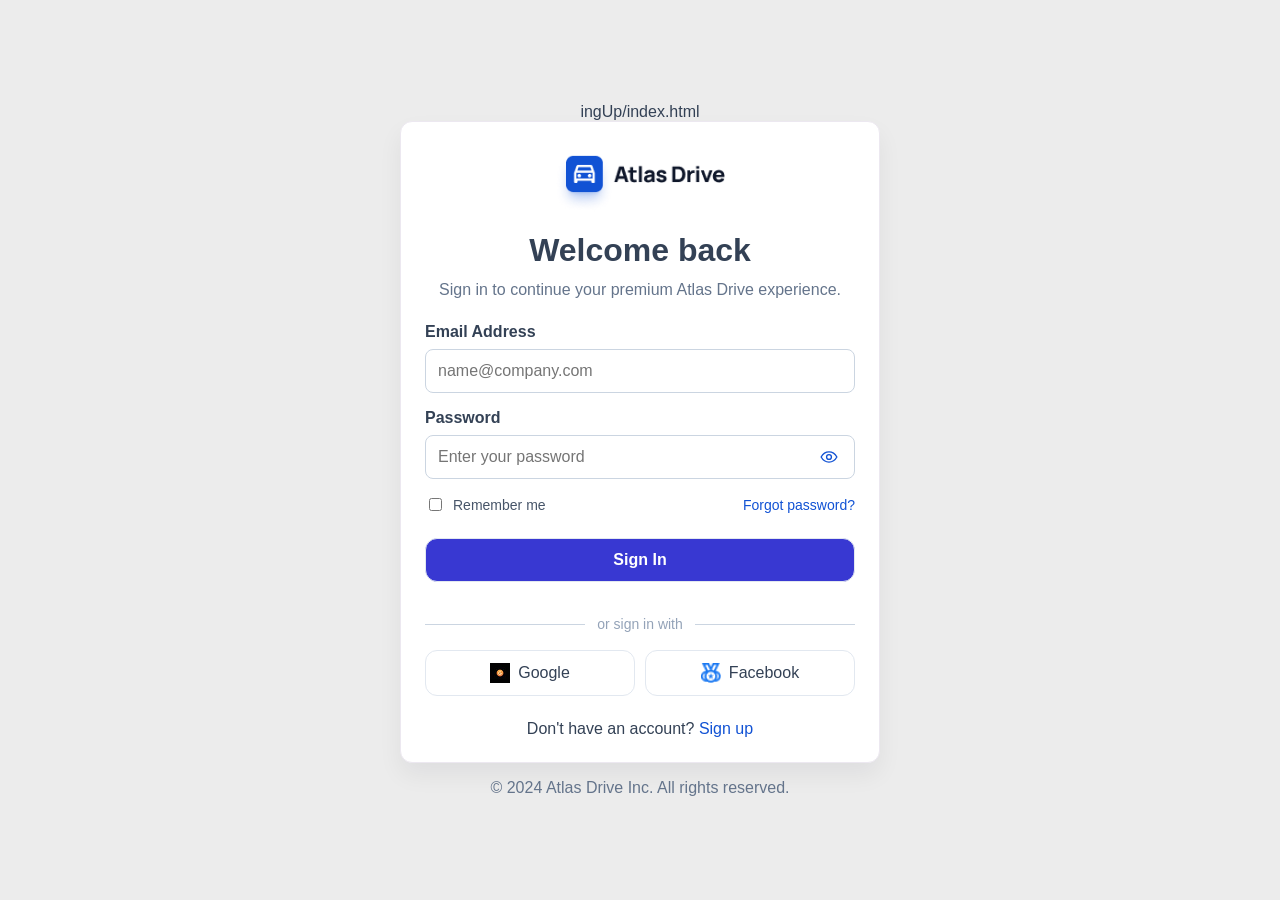
==== Page_SingUp/index.html @ ce30a964 "bihi ^_^ done done doooooone" ====
ingUp/index.html
<!DOCTYPE html>
<html lang="en">
<head>
    <meta charset="UTF-8">
    <meta name="viewport" content="width=device-width, initial-scale=1.0">
    <title>Atlas Drive Sign In</title>
    <link rel="stylesheet" href="style.css">
    <script src="javaS.js" defer></script>
</head>
<body>
    <div class="fads">
        <div class="sing">
            <div class="head">
                <img src="../Source/Container.png" alt="Atlas Drive logo" class="icon">
            </div>
            <h1 class="hed">Welcome back</h1>
            <p class="subtext">Sign in to continue your premium Atlas Drive experience.</p>

            <form action="#" method="post" class="info">
                <div class="dic">
                    <label for="mail" class="labe">Email Address</label>
                    <input type="email" name="mail" id="mail" placeholder="name@company.com" class="inp" autocomplete="email" required>
                </div>

                <div class="dic">
                    <label for="password" class="labe">Password</label>
                    <div class="password-box">
                        <input type="password" name="password" id="password" placeholder="Enter your password" class="inp" autocomplete="current-password" required>
                        <button type="button" id="togglePassword" class="toggle-password" aria-label="Show password" aria-pressed="false">
                            <span aria-hidden="true" class="toggle-password__icon">
                                <svg viewBox="0 0 24 24" focusable="false">
                                    <path d="M1.5 12s3.75-6.75 10.5-6.75S22.5 12 22.5 12s-3.75 6.75-10.5 6.75S1.5 12 1.5 12Z"></path>
                                    <circle cx="12" cy="12" r="3.25"></circle>
                                </svg>
                            </span>
                        </button>
                    </div>
                </div>

                <div class="row-meta">
                    <label for="remember" class="remember">
                        <input type="checkbox" name="remember" id="remember">
                        <span>Remember me</span>
                    </label>
                    <a href="#" class="forgot">Forgot password?</a>
                </div>

                <button class="button" type="submit">Sign In</button>
            </form>

            <div class="divider" aria-hidden="true">
                <span>or sign in with</span>
            </div>

            <div class="socials">
                <a href="https://www.google.com/" class="con cons">
                    <img src="../Source/Google.PNG" alt="" aria-hidden="true"> Google
                </a>
                <a href="https://web.facebook.com/" class="con cons">
                    <img src="../Source/facebook.png" alt="" aria-hidden="true"> Facebook
                </a>
            </div>

            <p class="kaka">Don't have an account? <a href="../Page_Login/index.html">Sign up</a></p>
        </div>
    </div>

    <footer>&copy; 2024 Atlas Drive Inc. All rights reserved.</footer>
</body>
</html>
---- Page_SingUp/style.css ----
* {
    box-sizing: border-box;
}

body {
    margin: 0;
    min-height: 100vh;
    font-family: "Manrope", sans-serif;
    font-optical-sizing: auto;
    display: flex;
    flex-direction: column;
    align-items: center;
    justify-content: center;
    padding: 32px 16px;
    background-color: rgb(236, 236, 236);
    color: rgb(51, 65, 85);
}

.fads {
    width: min(100%, 480px);
    border: 1px solid rgb(236, 232, 240);
    background-color: rgb(255, 255, 255);
    border-radius: 12px;
    box-shadow: 0 12px 24px rgba(15, 23, 42, 0.06);
    min-height: 640px;
}

.sing {
    width: 100%;
    display: flex;
    flex-direction: column;
    align-items: stretch;
    padding: 24px;
}

.head {
    display: flex;
    justify-content: center;
    margin-bottom: 12px;
}

.icon {
    margin: 8px;
    max-width: 170px;
    height: auto;
}

.hed {
    margin: 0;
    text-align: center;
}

.subtext {
    margin: 12px 0 24px;
    text-align: center;
    color: rgb(100, 116, 139);
}

.info {
    display: flex;
    flex-direction: column;
    gap: 16px;
}

.dic {
    width: 100%;
}

.labe {
    display: block;
    margin-bottom: 8px;
    font-weight: 600;
}

.inp {
    width: 100%;
    padding: 12px;
    border: 1px solid rgb(203, 213, 225);
    border-radius: 8px;
    font: inherit;
}

.password-box {
    position: relative;
}

.password-box .inp {
    padding-right: 56px;
}

.toggle-password {
    position: absolute;
    top: 50%;
    right: 12px;
    transform: translateY(-50%);
    border: none;
    background: transparent;
    color: rgb(17, 82, 212);
    padding: 0;
    width: 28px;
    height: 28px;
    display: inline-flex;
    align-items: center;
    justify-content: center;
    line-height: 1;
    cursor: pointer;
}

.toggle-password__icon {
    width: 18px;
    height: 18px;
    display: inline-flex;
    align-items: center;
    justify-content: center;
}

.toggle-password__icon svg {
    width: 18px;
    height: 18px;
    stroke: currentColor;
    stroke-width: 1.8;
    fill: none;
    stroke-linecap: round;
    stroke-linejoin: round;
}

.toggle-password:hover {
    opacity: 0.8;
}

.toggle-password:focus-visible,
.inp:focus {
    outline: 2px solid rgba(56, 56, 210, 0.2);
}

.toggle-password:focus-visible {
    border-radius: 999px;
}

.inp:focus {
    border-color: rgb(56, 56, 210);
}

.row-meta {
    display: flex;
    align-items: center;
    justify-content: space-between;
    gap: 12px;
    font-size: 14px;
}

.remember {
    display: inline-flex;
    align-items: center;
    gap: 8px;
    color: rgb(71, 85, 105);
}

a {
    color: rgb(17, 82, 212);
    text-decoration: none;
}

a:hover {
    text-decoration: underline;
}

.button,
.con {
    width: 100%;
    border: 1px solid rgba(226, 232, 240, 1);
    border-radius: 12px;
    padding: 12px;
    font: inherit;
}

.button {
    margin-top: 8px;
    font-weight: 700;
    color: white;
    background-color: rgb(56, 56, 210);
    cursor: pointer;
    transition: background-color 0.2s ease, transform 0.2s ease;
}

.button:hover {
    background-color: rgb(70, 70, 235);
    transform: translateY(-1px);
}

.socials {
    display: flex;
    flex-direction: row;
    gap: 10px;
    margin-top: 18px;
}

.divider {
    display: flex;
    align-items: center;
    gap: 12px;
    margin-top: 18px;
    color: rgb(148, 163, 184);
    font-size: 14px;
    text-align: center;
}

.divider::before,
.divider::after {
    content: "";
    flex: 1;
    height: 1px;
    background-color: rgb(203, 213, 225);
}

.con {
    display: flex;
    align-items: center;
    justify-content: center;
    gap: 8px;
    background-color: white;
    color: rgba(51, 65, 85, 1);
}

.con img {
    width: 20px;
    height: 20px;
}

.cons:hover {
    text-decoration: none;
    background-color: rgb(248, 250, 252);
}

.kaka {
    margin: 24px 0 0;
    text-align: center;
}

footer {
    margin-top: 16px;
    text-align: center;
    color: rgb(100, 116, 139);
}

@media (max-width: 520px) {
    body {
        padding: 20px 12px;
    }

    .sing {
        padding: 20px 16px;
    }

    .row-meta,
    .socials {
        flex-direction: column;
        align-items: stretch;
    }
}
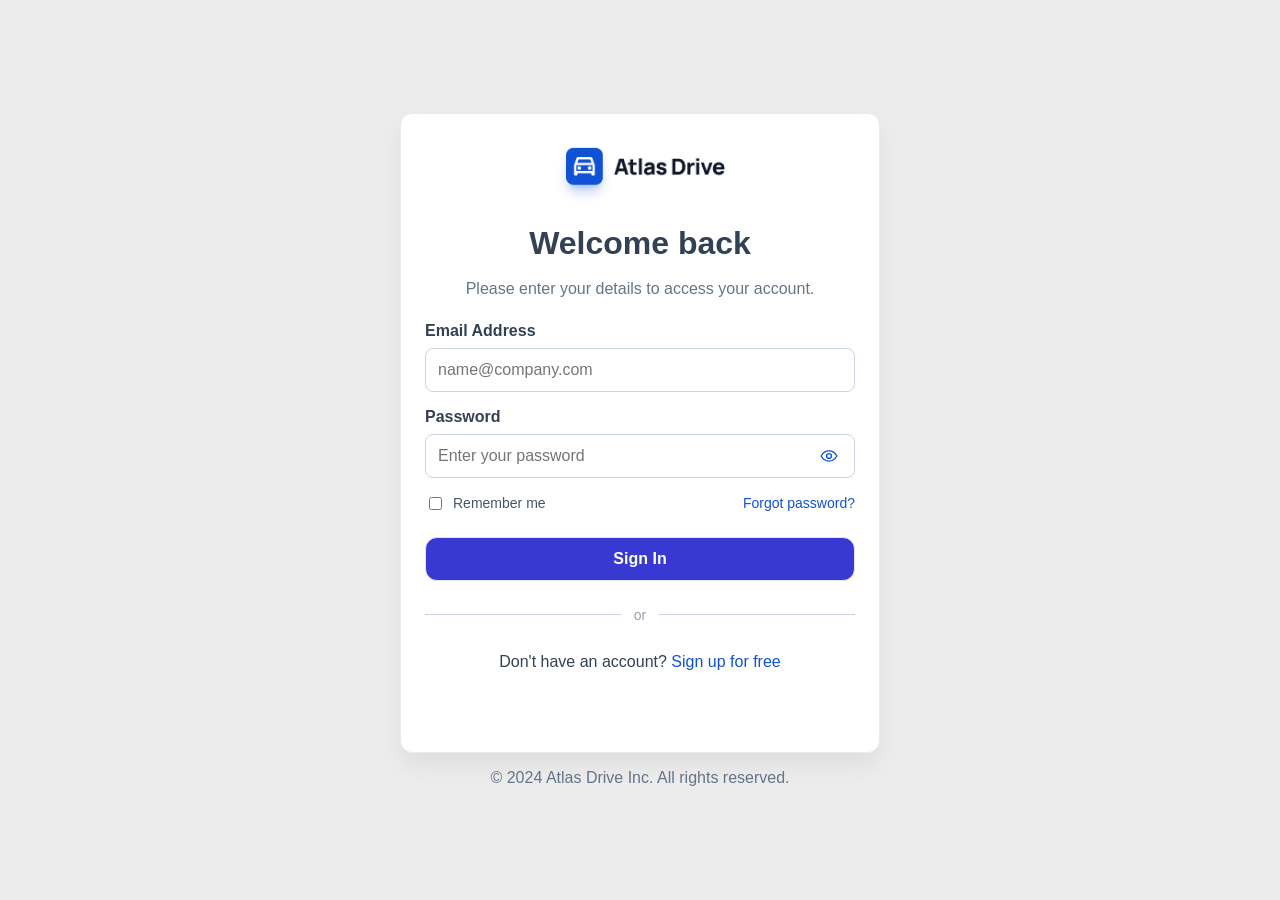
==== commit 8c98a342: "done done done done" ====
--- a/Page_SingUp/index.html
+++ b/Page_SingUp/index.html
@@ -1,4 +1,3 @@
-ingUp/index.html
 <!DOCTYPE html>
 <html lang="en">
 <head>
@@ -15,7 +14,7 @@
                 <img src="../Source/Container.png" alt="Atlas Drive logo" class="icon">
             </div>
             <h1 class="hed">Welcome back</h1>
-            <p class="subtext">Sign in to continue your premium Atlas Drive experience.</p>
+            <p class="subtext">Please enter your details to access your account.</p>
 
             <form action="#" method="post" class="info">
                 <div class="dic">
@@ -50,22 +49,13 @@
             </form>
 
             <div class="divider" aria-hidden="true">
-                <span>or sign in with</span>
+                <span>or</span>
             </div>
 
-            <div class="socials">
-                <a href="https://www.google.com/" class="con cons">
-                    <img src="../Source/Google.PNG" alt="" aria-hidden="true"> Google
-                </a>
-                <a href="https://web.facebook.com/" class="con cons">
-                    <img src="../Source/facebook.png" alt="" aria-hidden="true"> Facebook
-                </a>
-            </div>
-
-            <p class="kaka">Don't have an account? <a href="../Page_Login/index.html">Sign up</a></p>
+            <p class="kaka">Don't have an account? <a href="../Page_Login/index.html">Sign up for free</a></p>
         </div>
     </div>
 
     <footer>&copy; 2024 Atlas Drive Inc. All rights reserved.</footer>
 </body>
-</html>+</html>
--- a/Page_SingUp/style.css
+++ b/Page_SingUp/style.css
@@ -48,6 +48,7 @@
 .hed {
     margin: 0;
     text-align: center;
+    margin-bottom: 6px;
 }
 
 .subtext {
@@ -165,10 +166,8 @@
     text-decoration: underline;
 }
 
-.button,
-.con {
-    width: 100%;
-    border: 1px solid rgba(226, 232, 240, 1);
+.button {
+    width: 100%;
     border-radius: 12px;
     padding: 12px;
     font: inherit;
@@ -176,23 +175,18 @@
 
 .button {
     margin-top: 8px;
+    border: 1px solid rgba(226, 232, 240, 1);
     font-weight: 700;
     color: white;
     background-color: rgb(56, 56, 210);
     cursor: pointer;
     transition: background-color 0.2s ease, transform 0.2s ease;
+    margin-bottom: 8px;
 }
 
 .button:hover {
     background-color: rgb(70, 70, 235);
     transform: translateY(-1px);
-}
-
-.socials {
-    display: flex;
-    flex-direction: row;
-    gap: 10px;
-    margin-top: 18px;
 }
 
 .divider {
@@ -203,6 +197,7 @@
     color: rgb(148, 163, 184);
     font-size: 14px;
     text-align: center;
+    margin-bottom: 6px;
 }
 
 .divider::before,
@@ -213,25 +208,6 @@
     background-color: rgb(203, 213, 225);
 }
 
-.con {
-    display: flex;
-    align-items: center;
-    justify-content: center;
-    gap: 8px;
-    background-color: white;
-    color: rgba(51, 65, 85, 1);
-}
-
-.con img {
-    width: 20px;
-    height: 20px;
-}
-
-.cons:hover {
-    text-decoration: none;
-    background-color: rgb(248, 250, 252);
-}
-
 .kaka {
     margin: 24px 0 0;
     text-align: center;
@@ -252,8 +228,7 @@
         padding: 20px 16px;
     }
 
-    .row-meta,
-    .socials {
+    .row-meta {
         flex-direction: column;
         align-items: stretch;
     }
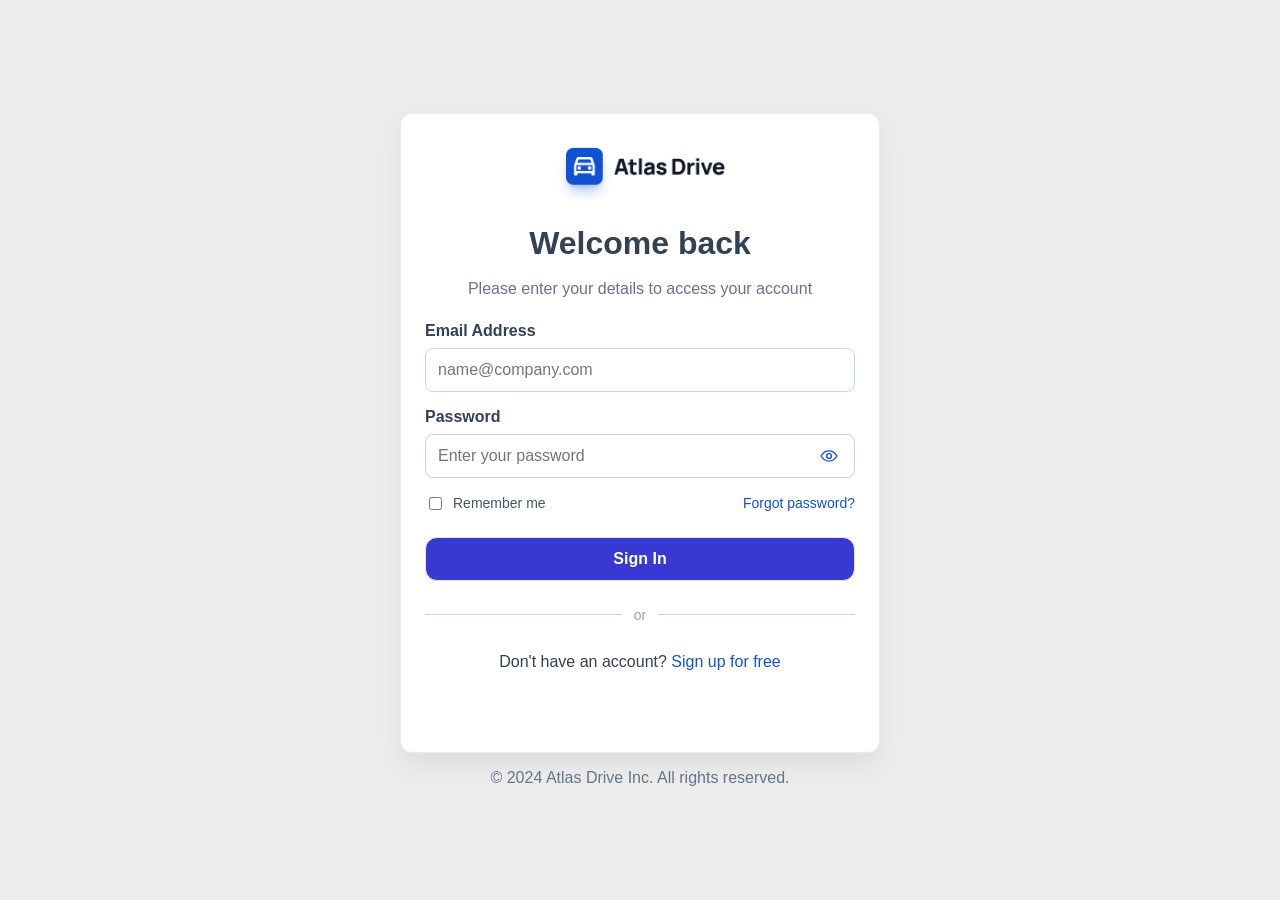
==== commit 56d7f732: "Update index.html" ====
--- a/Page_SingUp/index.html
+++ b/Page_SingUp/index.html
@@ -14,7 +14,7 @@
                 <img src="../Source/Container.png" alt="Atlas Drive logo" class="icon">
             </div>
             <h1 class="hed">Welcome back</h1>
-            <p class="subtext">Please enter your details to access your account.</p>
+            <p class="subtext">Please enter your details to access your account</p>
 
             <form action="#" method="post" class="info">
                 <div class="dic">
